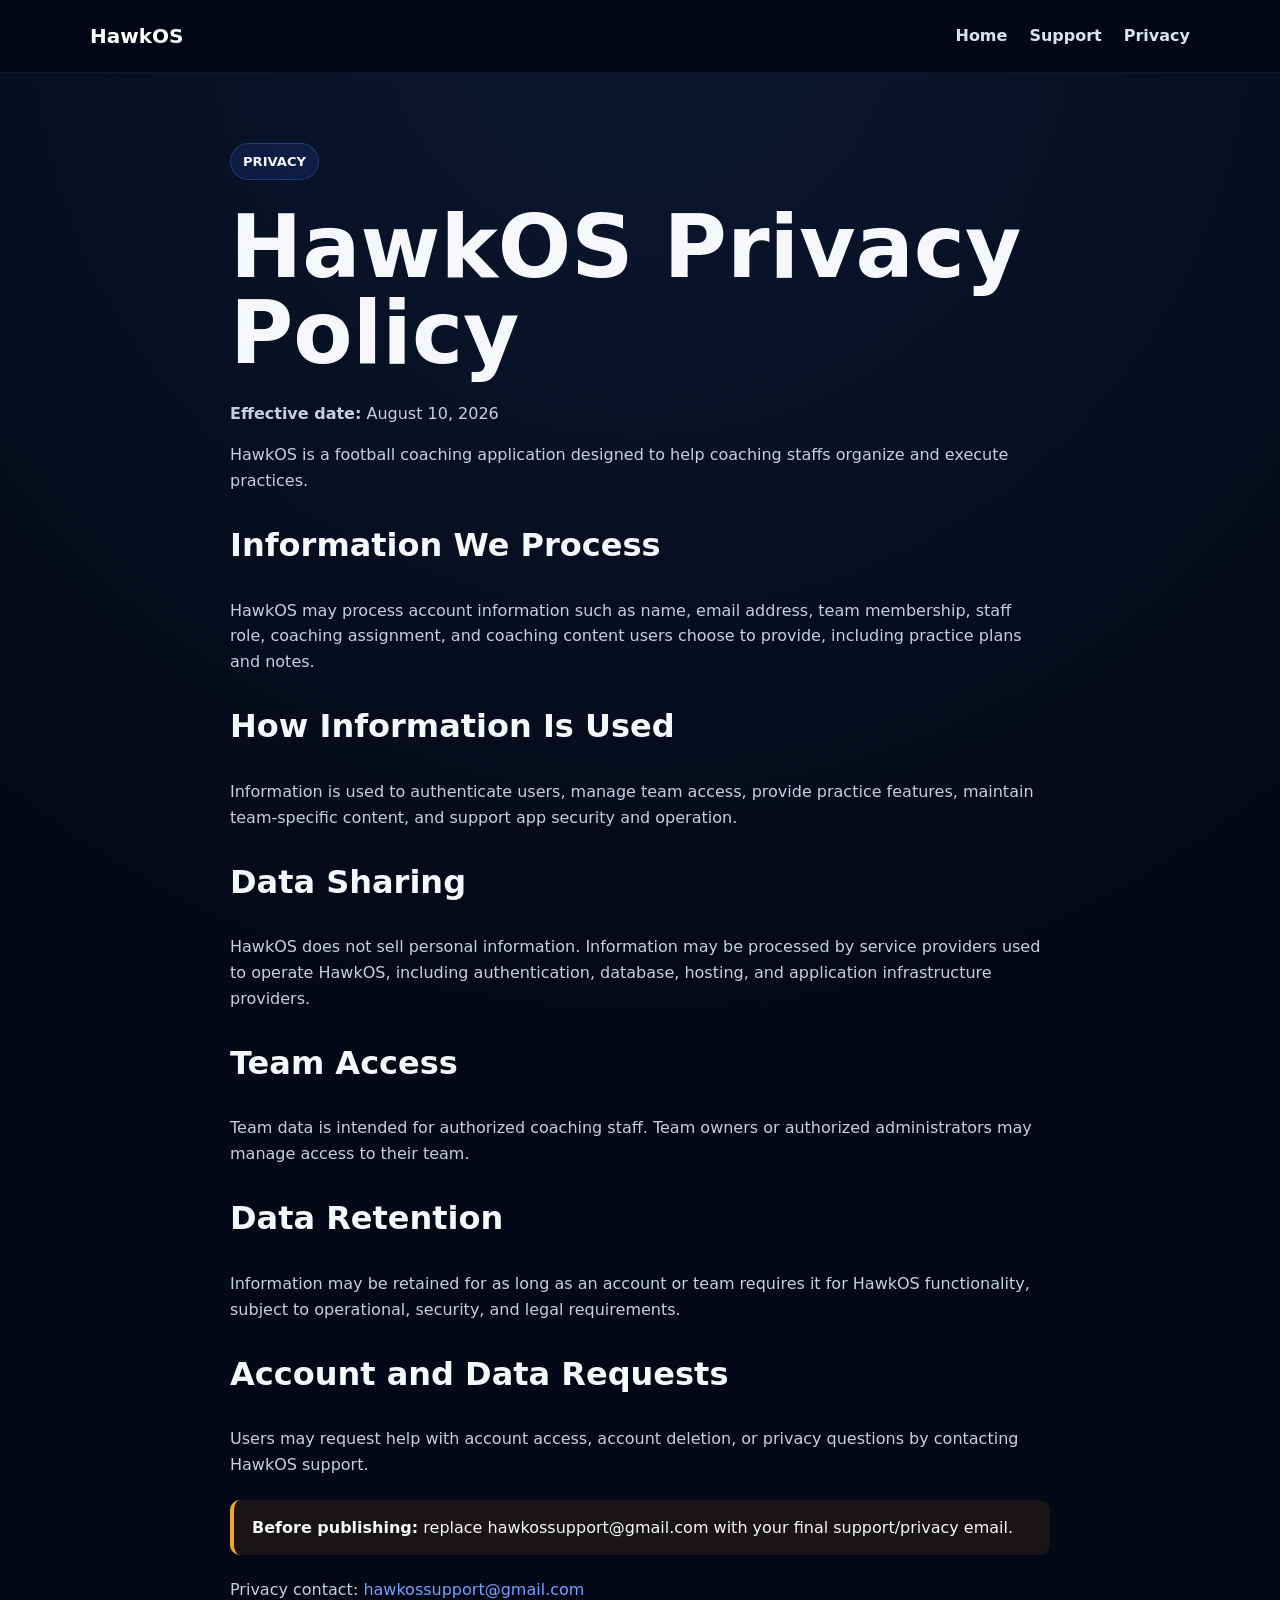
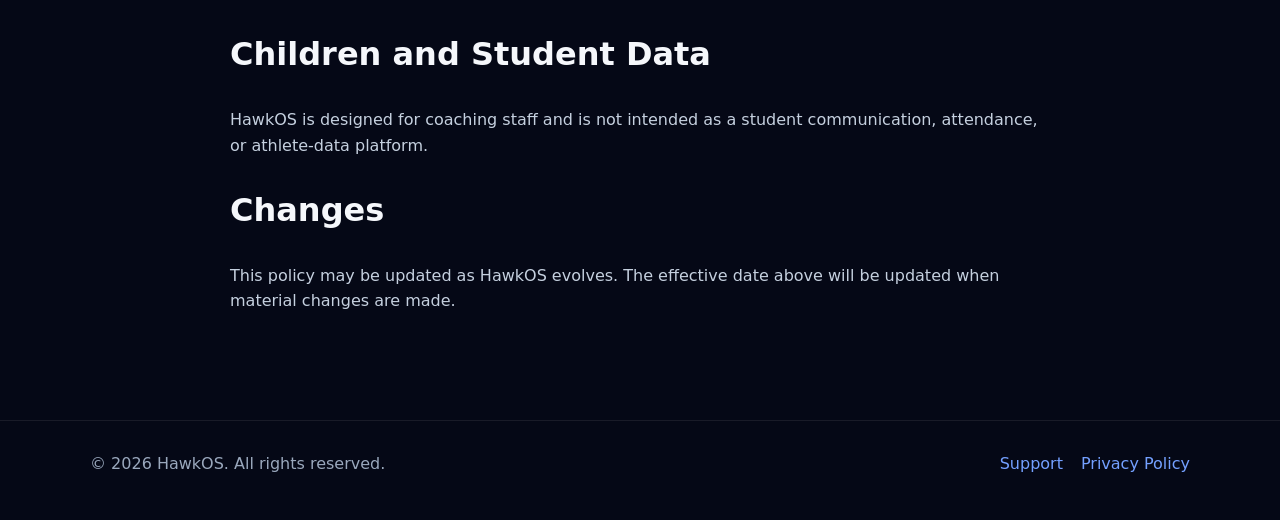
==== privacy.html @ 73a130b5 "Create HawkOS website" ====
<!doctype html><html><head><meta charset="utf-8"><meta name="viewport" content="width=device-width,initial-scale=1"><title>HawkOS Privacy Policy</title><link rel="stylesheet" href="styles.css"></head><body><header><div class="wrap nav"><a class="brand" href="index.html">HawkOS</a><nav class="navlinks"><a href="index.html">Home</a><a href="support.html">Support</a><a href="privacy.html">Privacy</a></nav></div></header><main class="page"><div class="wrap content"><span class="eyebrow">Privacy</span><h1>HawkOS Privacy Policy</h1><p><strong>Effective date:</strong> August 10, 2026</p><p>HawkOS is a football coaching application designed to help coaching staffs organize and execute practices.</p><h2>Information We Process</h2><p>HawkOS may process account information such as name, email address, team membership, staff role, coaching assignment, and coaching content users choose to provide, including practice plans and notes.</p><h2>How Information Is Used</h2><p>Information is used to authenticate users, manage team access, provide practice features, maintain team-specific content, and support app security and operation.</p><h2>Data Sharing</h2><p>HawkOS does not sell personal information. Information may be processed by service providers used to operate HawkOS, including authentication, database, hosting, and application infrastructure providers.</p><h2>Team Access</h2><p>Team data is intended for authorized coaching staff. Team owners or authorized administrators may manage access to their team.</p><h2>Data Retention</h2><p>Information may be retained for as long as an account or team requires it for HawkOS functionality, subject to operational, security, and legal requirements.</p><h2>Account and Data Requests</h2><p>Users may request help with account access, account deletion, or privacy questions by contacting HawkOS support.</p><div class="notice"><strong>Before publishing:</strong> replace hawkossupport@gmail.com with your final support/privacy email.</div><p>Privacy contact: <a href="mailto:hawkossupport@gmail.com">hawkossupport@gmail.com</a></p><h2>Children and Student Data</h2><p>HawkOS is designed for coaching staff and is not intended as a student communication, attendance, or athlete-data platform.</p><h2>Changes</h2><p>This policy may be updated as HawkOS evolves. The effective date above will be updated when material changes are made.</p></div></main><footer><div class="wrap footer-row"><div>© 2026 HawkOS. All rights reserved.</div><div class="footer-links"><a href="support.html">Support</a><a href="privacy.html">Privacy Policy</a></div></div></footer></body></html>
---- styles.css ----
:root{--bg:#050816;--panel:#0f1b2d;--text:#f5f7fb;--muted:#9aa8bd;--blue:#2f6df6;--border:#223553;--accent:#f5a623}
*{box-sizing:border-box}body{margin:0;font-family:Inter,system-ui,-apple-system,"Segoe UI",sans-serif;background:radial-gradient(circle at top,#0c1730 0%,var(--bg) 48%);color:var(--text);line-height:1.6}
a{color:#74a0ff;text-decoration:none}.wrap{width:min(1100px,calc(100% - 32px));margin:auto}
header{position:sticky;top:0;background:rgba(5,8,22,.9);border-bottom:1px solid rgba(255,255,255,.06)}
.nav{min-height:72px;display:flex;align-items:center;justify-content:space-between;gap:24px}.brand{font-size:1.25rem;font-weight:900;color:white}.navlinks{display:flex;gap:22px}.navlinks a{color:#d9e2f1;font-weight:700}
.hero{padding:110px 0 90px;text-align:center}.eyebrow{display:inline-block;padding:7px 12px;border-radius:999px;background:rgba(47,109,246,.14);border:1px solid rgba(76,131,255,.3);font-weight:800;font-size:.82rem;text-transform:uppercase}
h1{font-size:clamp(2.6rem,7vw,5.4rem);line-height:1;margin:24px 0}h2{font-size:2rem}.lead{max-width:760px;margin:auto;color:#c5d0df;font-size:1.18rem}
.actions{margin-top:34px;display:flex;justify-content:center;gap:14px;flex-wrap:wrap}.btn{padding:13px 18px;border-radius:12px;font-weight:850;border:1px solid var(--border)}.primary{background:var(--blue);color:white}.secondary{background:var(--panel);color:white}
.grid{display:grid;grid-template-columns:repeat(3,1fr);gap:18px;padding-bottom:92px}.card{background:linear-gradient(180deg,#13233a,#0c182a);border:1px solid var(--border);border-radius:18px;padding:24px}.card p,.content p,.content li{color:#c5d0df}
.page{padding:70px 0 90px}.content{max-width:820px}.notice{border-left:4px solid var(--accent);background:rgba(245,166,35,.08);padding:15px 18px;border-radius:10px;margin:22px 0}
footer{border-top:1px solid rgba(255,255,255,.08);padding:30px 0 44px;color:var(--muted)}.footer-row{display:flex;justify-content:space-between;gap:20px;flex-wrap:wrap}.footer-links{display:flex;gap:18px}
@media(max-width:760px){.grid{grid-template-columns:1fr}.nav{padding:18px 0;align-items:flex-start;flex-direction:column}.hero{text-align:left;padding:78px 0 66px}.lead{margin:0}.actions{justify-content:flex-start}}
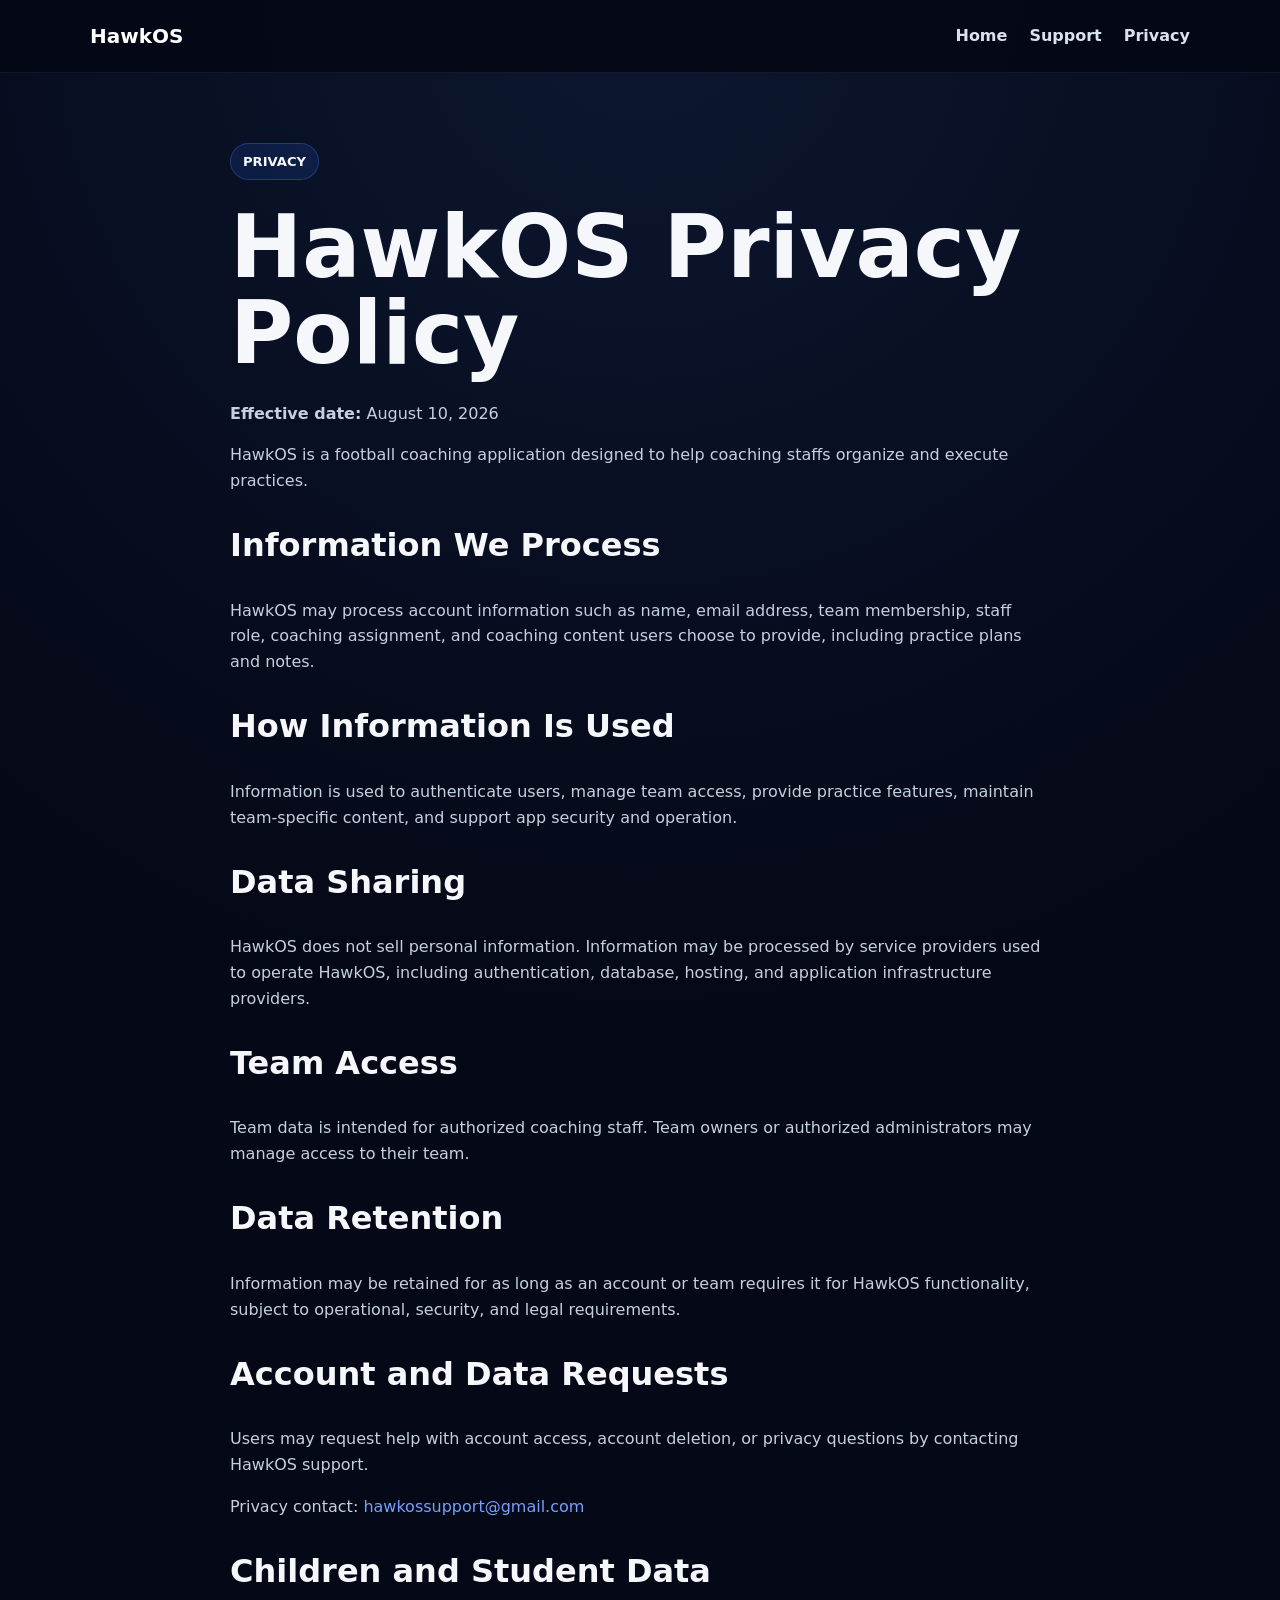
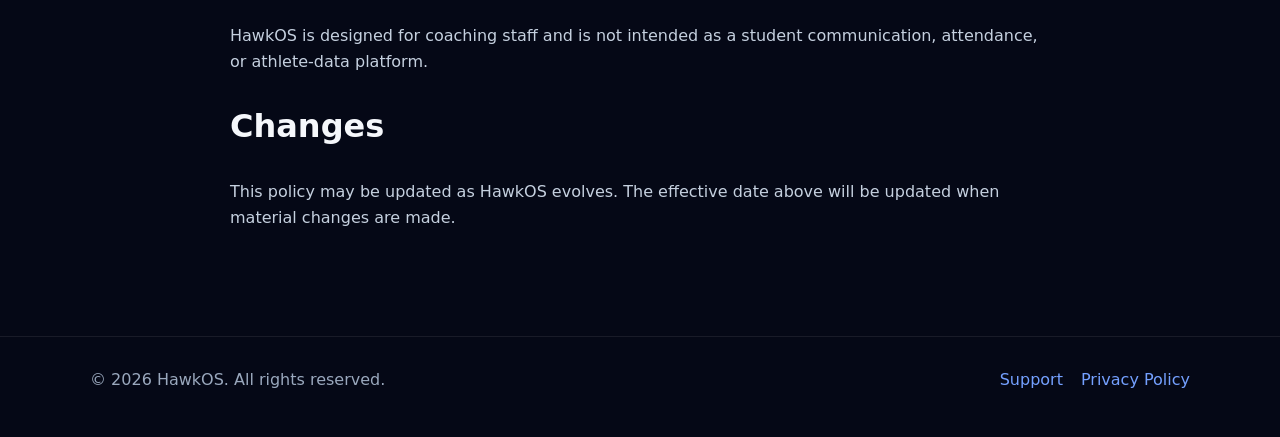
==== commit d21cd22d: "Remove website publishing reminders" ====
--- a/privacy.html
+++ b/privacy.html
@@ -1 +1 @@
-<!doctype html><html><head><meta charset="utf-8"><meta name="viewport" content="width=device-width,initial-scale=1"><title>HawkOS Privacy Policy</title><link rel="stylesheet" href="styles.css"></head><body><header><div class="wrap nav"><a class="brand" href="index.html">HawkOS</a><nav class="navlinks"><a href="index.html">Home</a><a href="support.html">Support</a><a href="privacy.html">Privacy</a></nav></div></header><main class="page"><div class="wrap content"><span class="eyebrow">Privacy</span><h1>HawkOS Privacy Policy</h1><p><strong>Effective date:</strong> August 10, 2026</p><p>HawkOS is a football coaching application designed to help coaching staffs organize and execute practices.</p><h2>Information We Process</h2><p>HawkOS may process account information such as name, email address, team membership, staff role, coaching assignment, and coaching content users choose to provide, including practice plans and notes.</p><h2>How Information Is Used</h2><p>Information is used to authenticate users, manage team access, provide practice features, maintain team-specific content, and support app security and operation.</p><h2>Data Sharing</h2><p>HawkOS does not sell personal information. Information may be processed by service providers used to operate HawkOS, including authentication, database, hosting, and application infrastructure providers.</p><h2>Team Access</h2><p>Team data is intended for authorized coaching staff. Team owners or authorized administrators may manage access to their team.</p><h2>Data Retention</h2><p>Information may be retained for as long as an account or team requires it for HawkOS functionality, subject to operational, security, and legal requirements.</p><h2>Account and Data Requests</h2><p>Users may request help with account access, account deletion, or privacy questions by contacting HawkOS support.</p><div class="notice"><strong>Before publishing:</strong> replace hawkossupport@gmail.com with your final support/privacy email.</div><p>Privacy contact: <a href="mailto:hawkossupport@gmail.com">hawkossupport@gmail.com</a></p><h2>Children and Student Data</h2><p>HawkOS is designed for coaching staff and is not intended as a student communication, attendance, or athlete-data platform.</p><h2>Changes</h2><p>This policy may be updated as HawkOS evolves. The effective date above will be updated when material changes are made.</p></div></main><footer><div class="wrap footer-row"><div>© 2026 HawkOS. All rights reserved.</div><div class="footer-links"><a href="support.html">Support</a><a href="privacy.html">Privacy Policy</a></div></div></footer></body></html>+<!doctype html><html><head><meta charset="utf-8"><meta name="viewport" content="width=device-width,initial-scale=1"><title>HawkOS Privacy Policy</title><link rel="stylesheet" href="styles.css"></head><body><header><div class="wrap nav"><a class="brand" href="index.html">HawkOS</a><nav class="navlinks"><a href="index.html">Home</a><a href="support.html">Support</a><a href="privacy.html">Privacy</a></nav></div></header><main class="page"><div class="wrap content"><span class="eyebrow">Privacy</span><h1>HawkOS Privacy Policy</h1><p><strong>Effective date:</strong> August 10, 2026</p><p>HawkOS is a football coaching application designed to help coaching staffs organize and execute practices.</p><h2>Information We Process</h2><p>HawkOS may process account information such as name, email address, team membership, staff role, coaching assignment, and coaching content users choose to provide, including practice plans and notes.</p><h2>How Information Is Used</h2><p>Information is used to authenticate users, manage team access, provide practice features, maintain team-specific content, and support app security and operation.</p><h2>Data Sharing</h2><p>HawkOS does not sell personal information. Information may be processed by service providers used to operate HawkOS, including authentication, database, hosting, and application infrastructure providers.</p><h2>Team Access</h2><p>Team data is intended for authorized coaching staff. Team owners or authorized administrators may manage access to their team.</p><h2>Data Retention</h2><p>Information may be retained for as long as an account or team requires it for HawkOS functionality, subject to operational, security, and legal requirements.</p><h2>Account and Data Requests</h2><p>Users may request help with account access, account deletion, or privacy questions by contacting HawkOS support.</p><p>Privacy contact: <a href="mailto:hawkossupport@gmail.com">hawkossupport@gmail.com</a></p><h2>Children and Student Data</h2><p>HawkOS is designed for coaching staff and is not intended as a student communication, attendance, or athlete-data platform.</p><h2>Changes</h2><p>This policy may be updated as HawkOS evolves. The effective date above will be updated when material changes are made.</p></div></main><footer><div class="wrap footer-row"><div>© 2026 HawkOS. All rights reserved.</div><div class="footer-links"><a href="support.html">Support</a><a href="privacy.html">Privacy Policy</a></div></div></footer></body></html>
